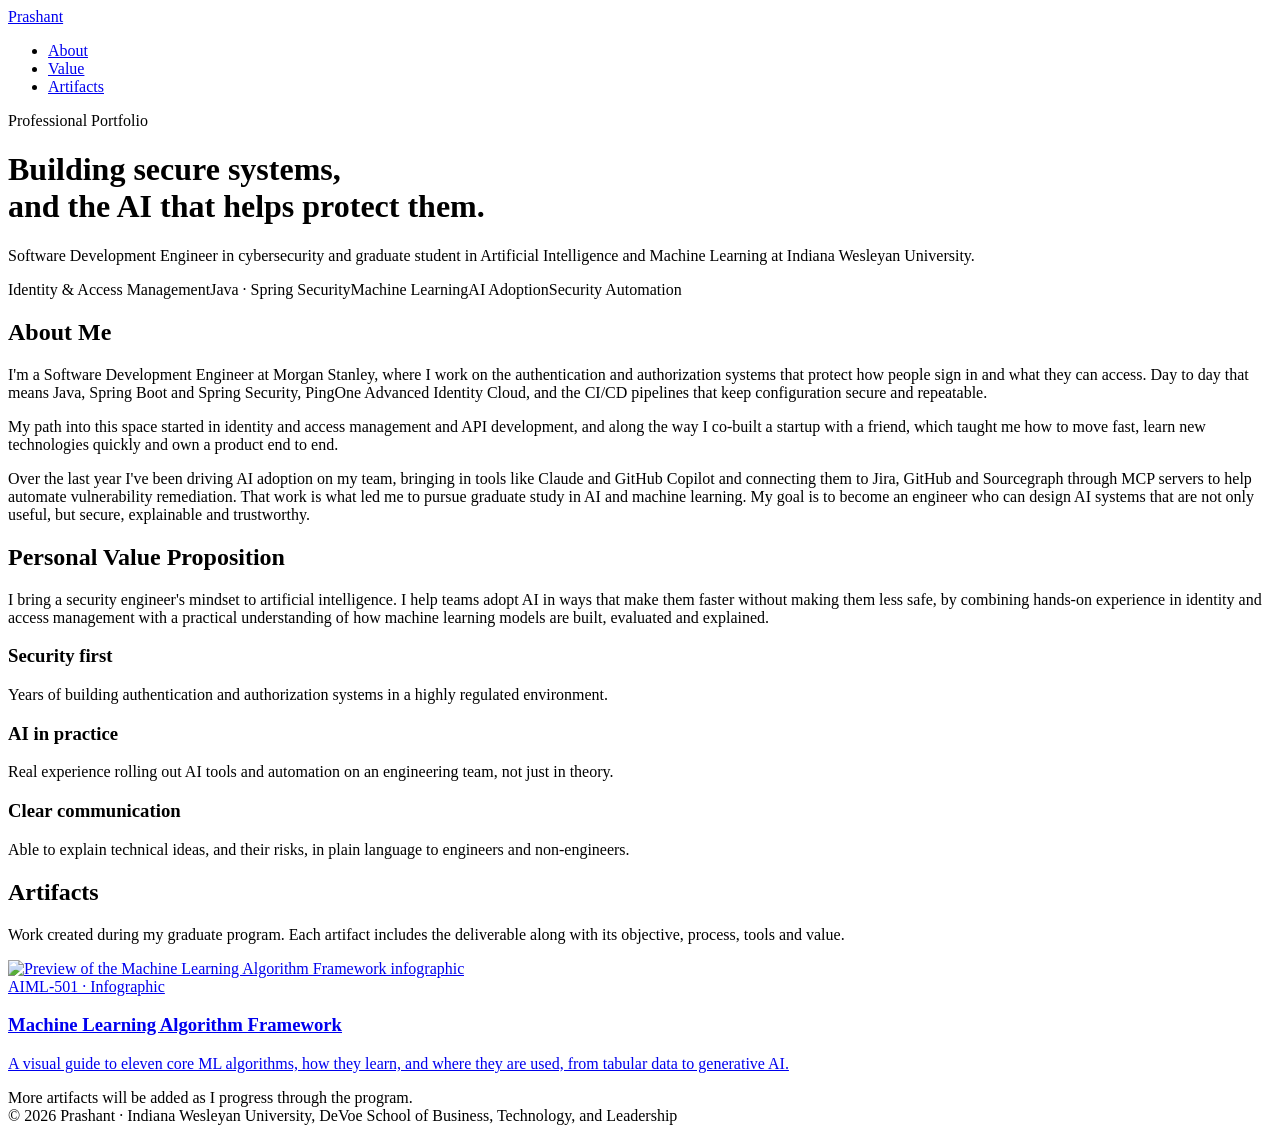
==== index.html @ b788ea12 "Add files via upload" ====
<!DOCTYPE html>
<html lang="en">
<head>
<meta charset="utf-8">
<meta name="viewport" content="width=device-width, initial-scale=1">
<title>Prashant | AI &amp; Security Engineering Portfolio</title>
<meta name="description" content="Professional portfolio of Prashant, software engineer in cybersecurity and graduate student in AI/ML at Indiana Wesleyan University.">
<link rel="preconnect" href="https://fonts.googleapis.com">
<link href="https://fonts.googleapis.com/css2?family=Inter:wght@400;500;600;700;800&display=swap" rel="stylesheet">
<link rel="stylesheet" href="assets/style.css">
</head>
<body>

<nav><div class="wrap">
  <a class="brand" href="index.html">Prashant</a>
  <ul><li><a href="#about">About</a></li><li><a href="#value">Value</a></li><li><a href="#artifacts">Artifacts</a></li></ul>
</div></nav>

<header class="hero"><div class="wrap">
  <div class="kicker">Professional Portfolio</div>
  <h1>Building secure systems,<br>and the AI that helps protect them.</h1>
  <p class="lead">Software Development Engineer in cybersecurity and graduate student in Artificial Intelligence and Machine Learning at Indiana Wesleyan University.</p>
  <div class="tags"><span>Identity &amp; Access Management</span><span>Java · Spring Security</span><span>Machine Learning</span><span>AI Adoption</span><span>Security Automation</span></div>
</div></header>

<section id="about"><div class="wrap">
  <h2>About Me</h2>
  <p>I'm a Software Development Engineer at Morgan Stanley, where I work on the authentication and authorization systems that protect how people sign in and what they can access. Day to day that means Java, Spring Boot and Spring Security, PingOne Advanced Identity Cloud, and the CI/CD pipelines that keep configuration secure and repeatable.</p>
  <p>My path into this space started in identity and access management and API development, and along the way I co-built a startup with a friend, which taught me how to move fast, learn new technologies quickly and own a product end to end.</p>
  <p>Over the last year I've been driving AI adoption on my team, bringing in tools like Claude and GitHub Copilot and connecting them to Jira, GitHub and Sourcegraph through MCP servers to help automate vulnerability remediation. That work is what led me to pursue graduate study in AI and machine learning. My goal is to become an engineer who can design AI systems that are not only useful, but secure, explainable and trustworthy.</p>
</div></section>

<section id="value"><div class="wrap">
  <h2>Personal Value Proposition</h2>
  <div class="vp">I bring a security engineer's mindset to artificial intelligence. I help teams adopt AI in ways that make them faster without making them less safe, by combining hands-on experience in identity and access management with a practical understanding of how machine learning models are built, evaluated and explained.</div>
  <div class="pillars">
    <div class="pillar"><h3>Security first</h3><p>Years of building authentication and authorization systems in a highly regulated environment.</p></div>
    <div class="pillar"><h3>AI in practice</h3><p>Real experience rolling out AI tools and automation on an engineering team, not just in theory.</p></div>
    <div class="pillar"><h3>Clear communication</h3><p>Able to explain technical ideas, and their risks, in plain language to engineers and non-engineers.</p></div>
  </div>
</div></section>

<section id="artifacts"><div class="wrap">
  <h2>Artifacts</h2>
  <p>Work created during my graduate program. Each artifact includes the deliverable along with its objective, process, tools and value.</p>
  <div class="cards">
    <a class="card" href="artifacts/ml-algorithm-framework.html">
      <img src="assets/ml-algorithm-framework.png" alt="Preview of the Machine Learning Algorithm Framework infographic">
      <div class="body">
        <div class="meta">AIML-501 · Infographic</div>
        <h3>Machine Learning Algorithm Framework</h3>
        <p>A visual guide to eleven core ML algorithms, how they learn, and where they are used, from tabular data to generative AI.</p>
      </div>
    </a>
    <div class="card soon">More artifacts will be added as I progress through the program.</div>
  </div>
</div></section>

<footer><div class="wrap">© 2026 Prashant · Indiana Wesleyan University, DeVoe School of Business, Technology, and Leadership</div></footer>

</body>
</html>
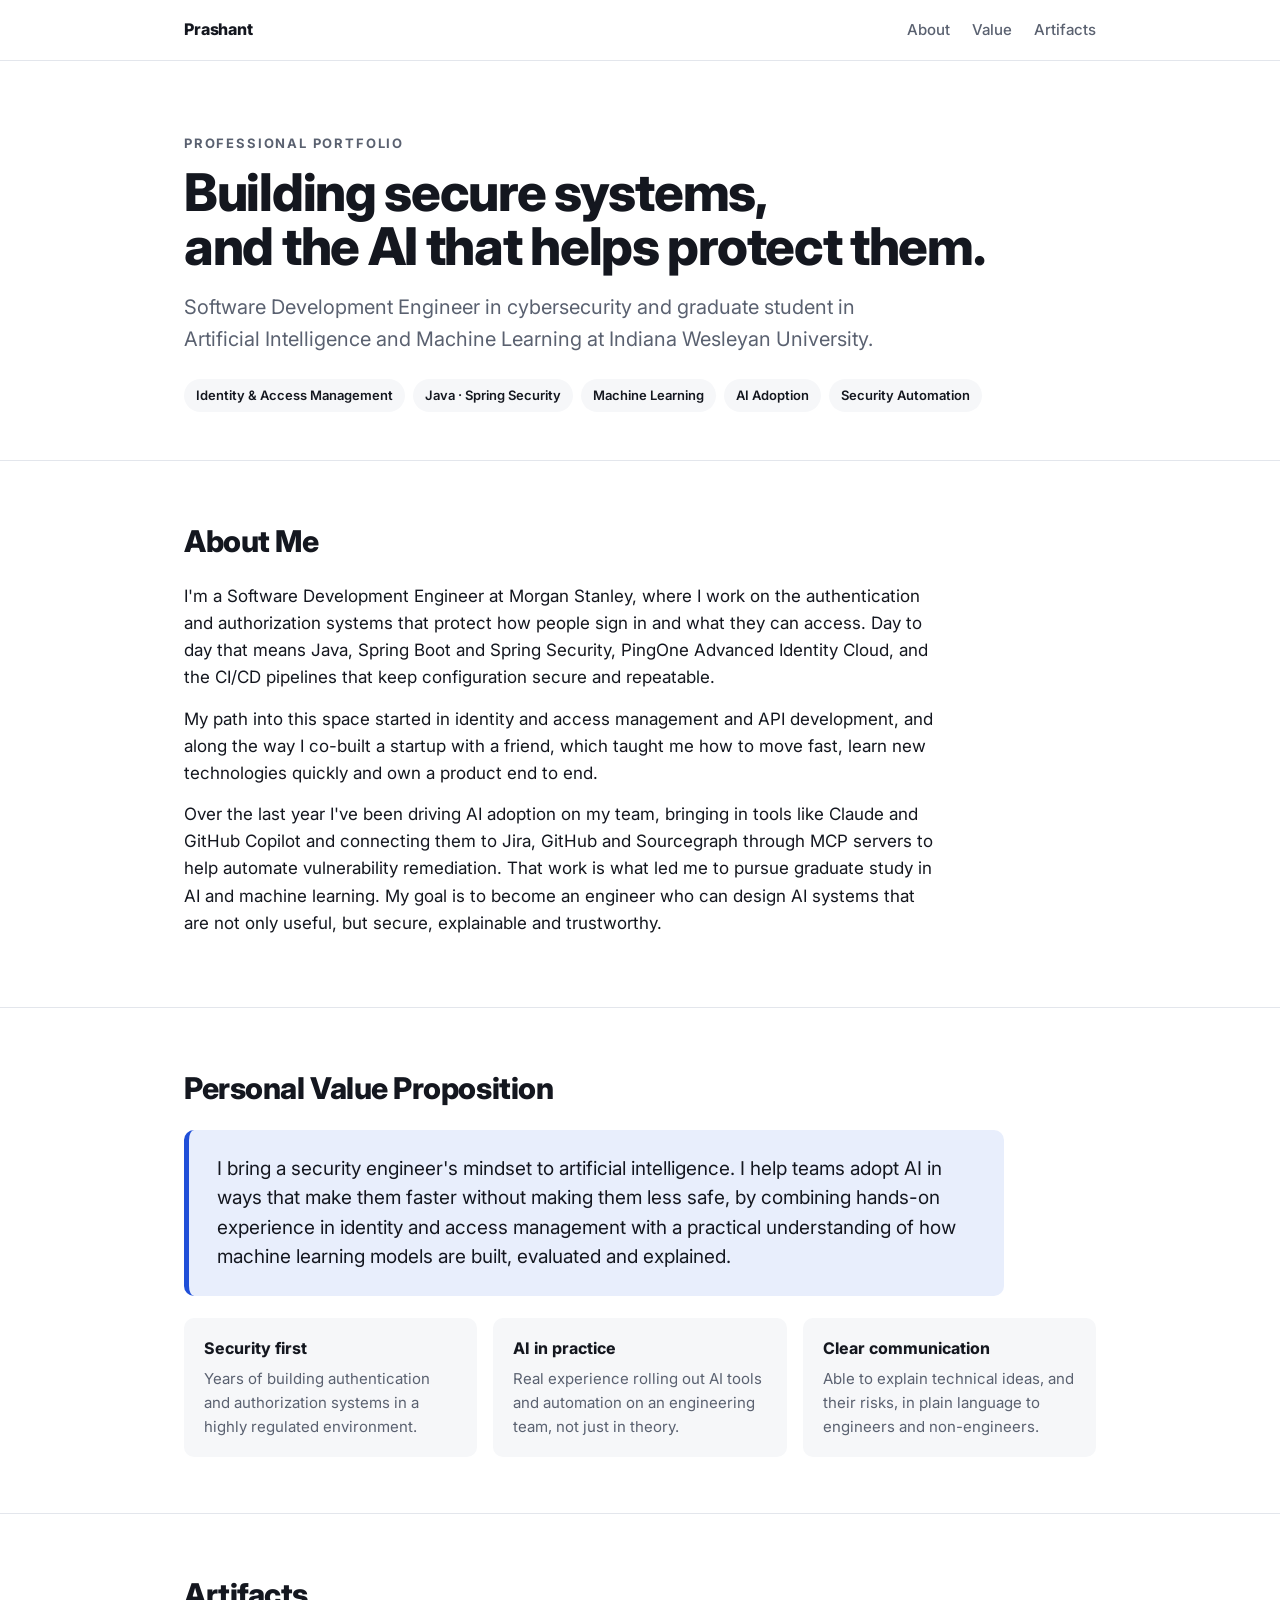
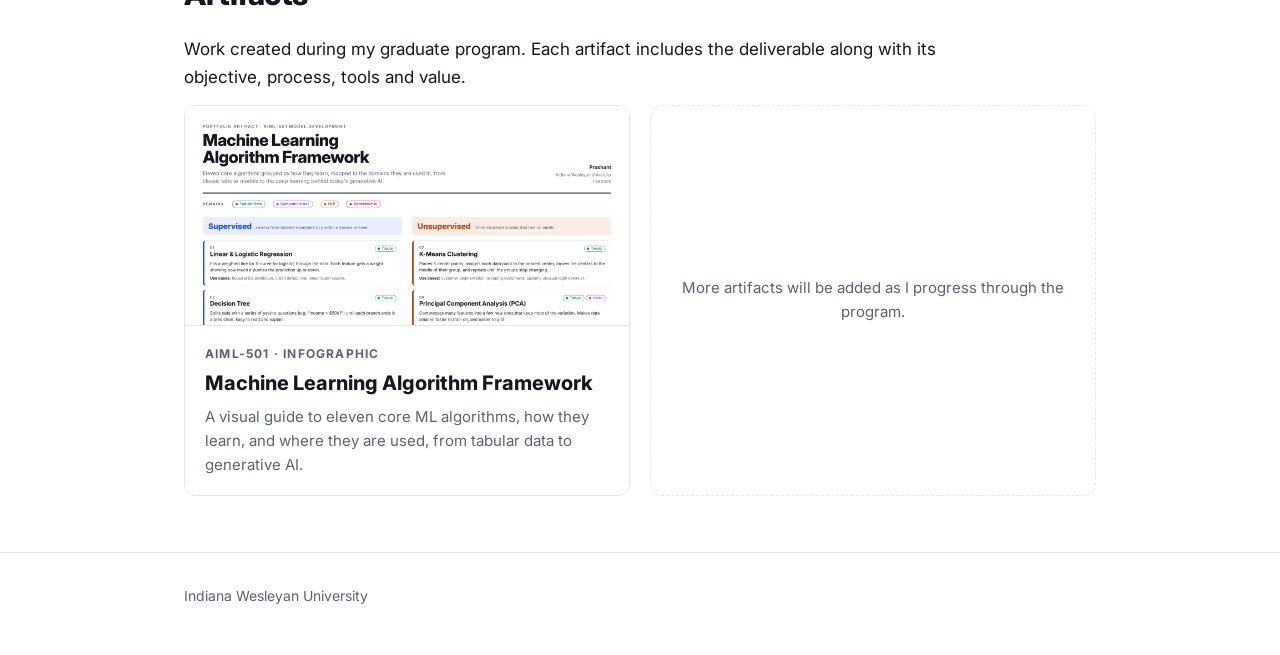
==== commit 4ac29d78: "Fixing the footer" ====
--- a/index.html
+++ b/index.html
@@ -56,7 +56,7 @@
   </div>
 </div></section>
 
-<footer><div class="wrap">© 2026 Prashant · Indiana Wesleyan University, DeVoe School of Business, Technology, and Leadership</div></footer>
+<footer><div class="wrap">Indiana Wesleyan University</div></footer>
 
 </body>
 </html>
--- a/assets/style.css
+++ b/assets/style.css
@@ -0,0 +1,71 @@
+:root{
+  --ink:#14171f; --muted:#5a6170; --line:#e3e6ec; --paper:#ffffff; --bg:#f6f7f9;
+  --accent:#1f4fd8; --accent-soft:#e8eefc;
+}
+*{box-sizing:border-box;margin:0;padding:0}
+html{-webkit-text-size-adjust:100%}
+body{font-family:Inter,system-ui,-apple-system,"Segoe UI",Arial,sans-serif;background:var(--paper);color:var(--ink);line-height:1.6;-webkit-font-smoothing:antialiased}
+a{color:var(--accent);text-decoration:none}
+a:hover{text-decoration:underline}
+.wrap{max-width:960px;margin:0 auto;padding:0 24px}
+
+nav{border-bottom:1px solid var(--line);background:#fff;position:sticky;top:0;z-index:10}
+nav .wrap{display:flex;justify-content:space-between;align-items:center;height:60px}
+nav .brand{font-weight:800;color:var(--ink);letter-spacing:-.01em}
+nav ul{display:flex;gap:22px;list-style:none;font-size:15px}
+nav ul a{color:var(--muted);font-weight:500}
+
+.hero{padding:72px 0 48px;border-bottom:1px solid var(--line)}
+.kicker{font-size:13px;letter-spacing:.14em;text-transform:uppercase;color:var(--muted);font-weight:700}
+.hero h1{font-size:52px;line-height:1.05;font-weight:800;letter-spacing:-.025em;margin:12px 0 16px}
+.hero p.lead{font-size:20px;color:var(--muted);max-width:720px}
+.tags{display:flex;flex-wrap:wrap;gap:8px;margin-top:24px}
+.tags span{font-size:13px;font-weight:600;padding:6px 12px;border-radius:999px;background:var(--bg);color:var(--ink)}
+
+section{padding:56px 0;border-bottom:1px solid var(--line)}
+section h2{font-size:30px;font-weight:800;letter-spacing:-.015em;margin-bottom:18px}
+section p{font-size:17px;margin-bottom:14px;max-width:760px}
+.vp{background:var(--accent-soft);border-left:5px solid var(--accent);border-radius:10px;padding:24px 28px;font-size:19px;line-height:1.55;max-width:820px}
+.pillars{display:grid;grid-template-columns:repeat(3,1fr);gap:16px;margin-top:22px}
+.pillar{background:var(--bg);border-radius:10px;padding:18px 20px}
+.pillar h3{font-size:16px;font-weight:750;margin-bottom:6px}
+.pillar p{font-size:15px;color:var(--muted);margin:0}
+
+.cards{display:grid;grid-template-columns:repeat(2,1fr);gap:20px;margin-top:8px}
+.card{border:1px solid var(--line);border-radius:12px;overflow:hidden;display:flex;flex-direction:column;color:var(--ink)}
+.card:hover{text-decoration:none;border-color:#c9cfdb;box-shadow:0 4px 18px rgba(20,23,31,.06)}
+.card img{width:100%;height:220px;object-fit:cover;object-position:top;border-bottom:1px solid var(--line)}
+.card .body{padding:18px 20px}
+.card .meta{font-size:12px;letter-spacing:.1em;text-transform:uppercase;color:var(--muted);font-weight:700}
+.card h3{font-size:20px;font-weight:750;margin:4px 0 6px}
+.card p{font-size:15px;color:var(--muted);margin:0}
+.card.soon{border-style:dashed;justify-content:center;align-items:center;min-height:200px;color:var(--muted);font-size:15px;text-align:center;padding:20px}
+
+footer{padding:32px 0 48px;font-size:14px;color:var(--muted)}
+
+/* artifact page */
+.crumb{font-size:14px;margin:28px 0 0}
+.art-head{padding:24px 0 32px;border-bottom:1px solid var(--line)}
+.art-head h1{font-size:44px;line-height:1.08;font-weight:800;letter-spacing:-.02em;margin:10px 0 14px}
+.facts{display:flex;flex-wrap:wrap;gap:10px 28px;font-size:14px;color:var(--muted);margin-top:14px}
+.facts b{color:var(--ink)}
+.figure{margin:36px 0 12px;border:1px solid var(--line);border-radius:12px;overflow:hidden}
+.figure img{width:100%;display:block}
+.actions{display:flex;gap:12px;flex-wrap:wrap;margin-bottom:8px}
+.btn{display:inline-block;font-size:15px;font-weight:650;padding:10px 18px;border-radius:8px;border:1.5px solid var(--accent);color:var(--accent)}
+.btn.primary{background:var(--accent);color:#fff}
+.btn:hover{text-decoration:none;opacity:.9}
+.field{padding:28px 0;border-top:1px solid var(--line);display:grid;grid-template-columns:220px 1fr;gap:24px}
+.field h2{font-size:15px;letter-spacing:.1em;text-transform:uppercase;color:var(--muted);font-weight:700;margin:3px 0 0}
+.field p,.field li{font-size:17px;max-width:none}
+.field ul{padding-left:20px}
+.field li{margin-bottom:6px}
+.refs p{padding-left:36px;text-indent:-36px;font-size:15.5px}
+
+@media (max-width:760px){
+  .hero h1{font-size:38px}
+  .art-head h1{font-size:32px}
+  .pillars,.cards{grid-template-columns:1fr}
+  .field{grid-template-columns:1fr;gap:8px}
+  nav ul{gap:14px;font-size:14px}
+}
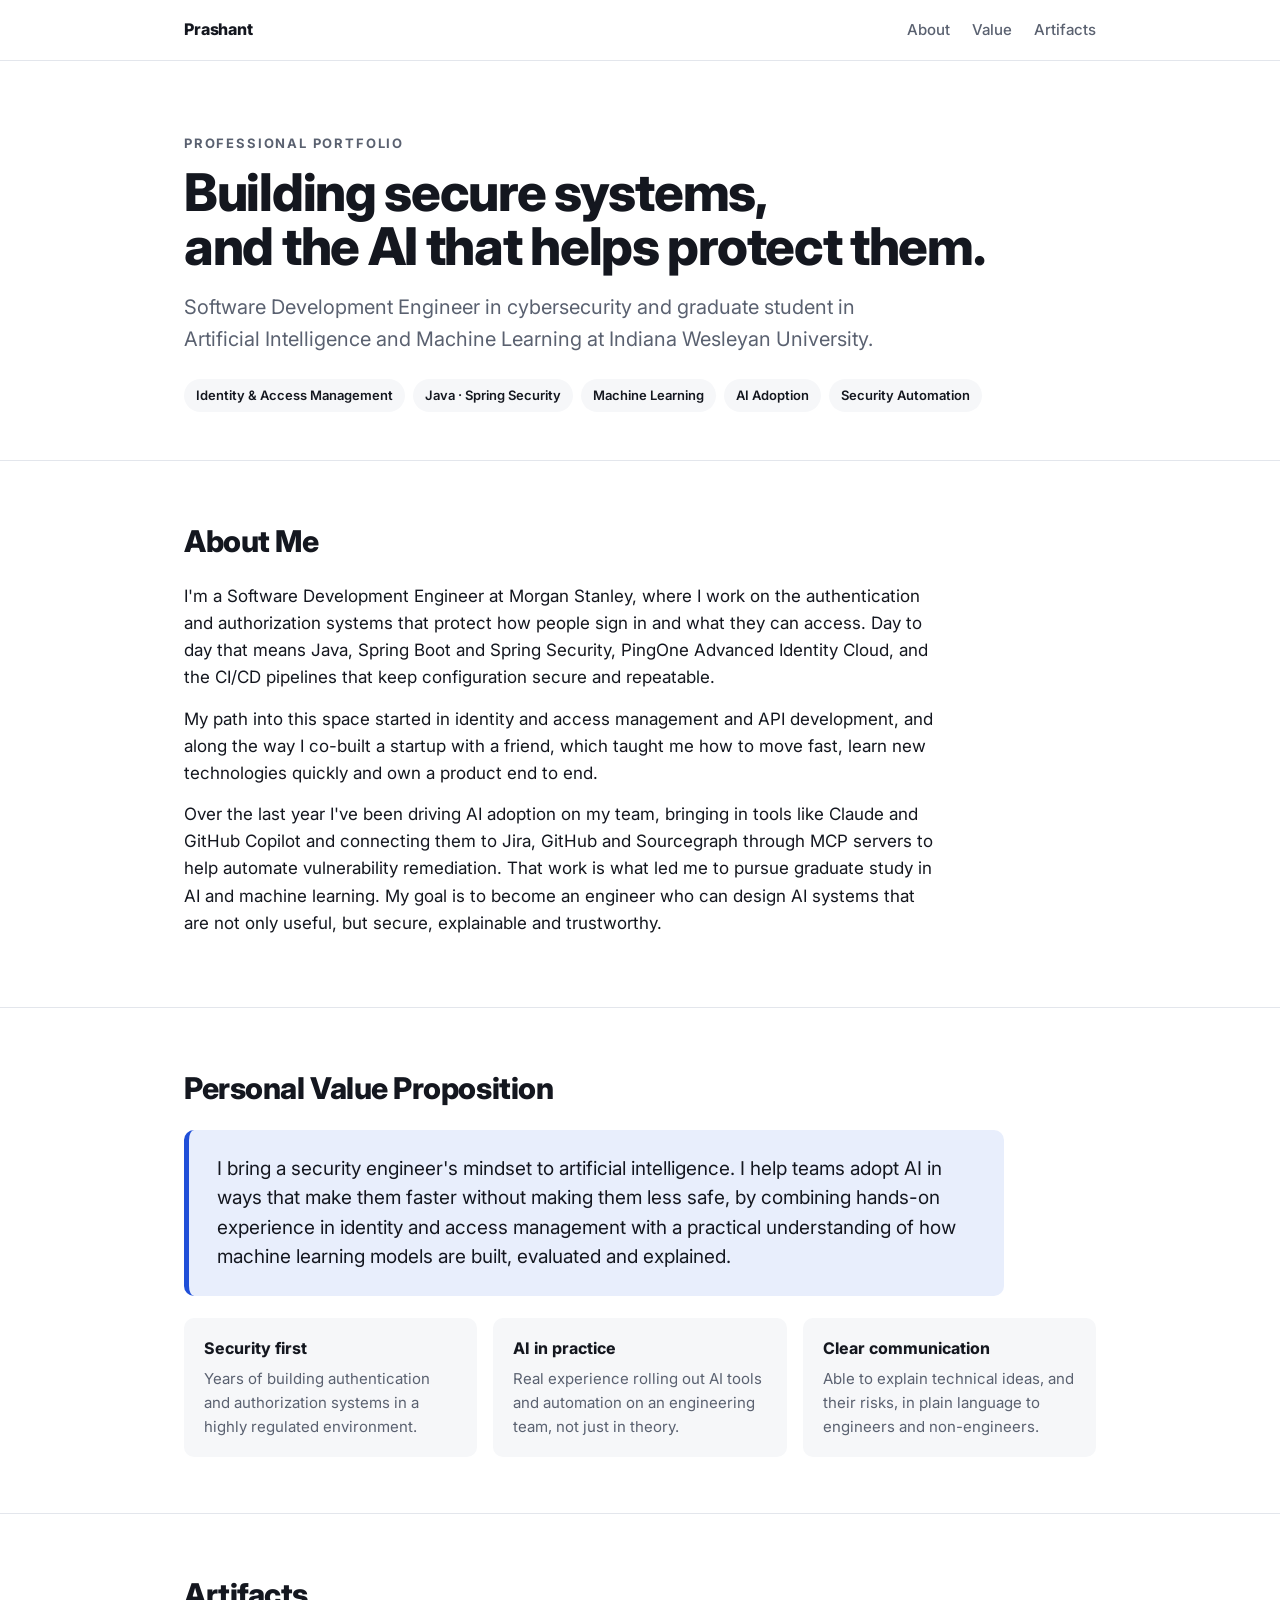
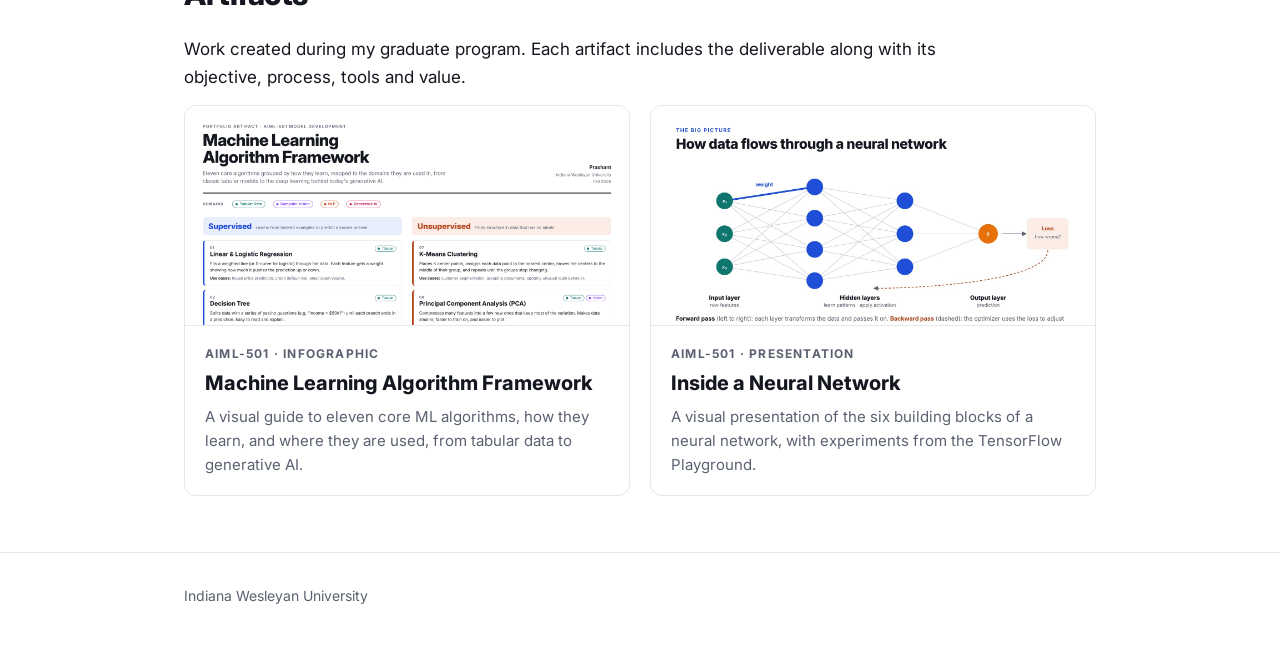
==== commit 1a2123dd: "Add neural network components artifact" ====
--- a/index.html
+++ b/index.html
@@ -52,7 +52,14 @@
         <p>A visual guide to eleven core ML algorithms, how they learn, and where they are used, from tabular data to generative AI.</p>
       </div>
     </a>
-    <div class="card soon">More artifacts will be added as I progress through the program.</div>
+    <a class="card" href="artifacts/neural-network-components.html">
+      <img src="assets/nn-slides/slide-02.jpg" alt="Preview of the Inside a Neural Network presentation showing a network diagram">
+      <div class="body">
+        <div class="meta">AIML-501 · Presentation</div>
+        <h3>Inside a Neural Network</h3>
+        <p>A visual presentation of the six building blocks of a neural network, with experiments from the TensorFlow Playground.</p>
+      </div>
+    </a>
   </div>
 </div></section>
 
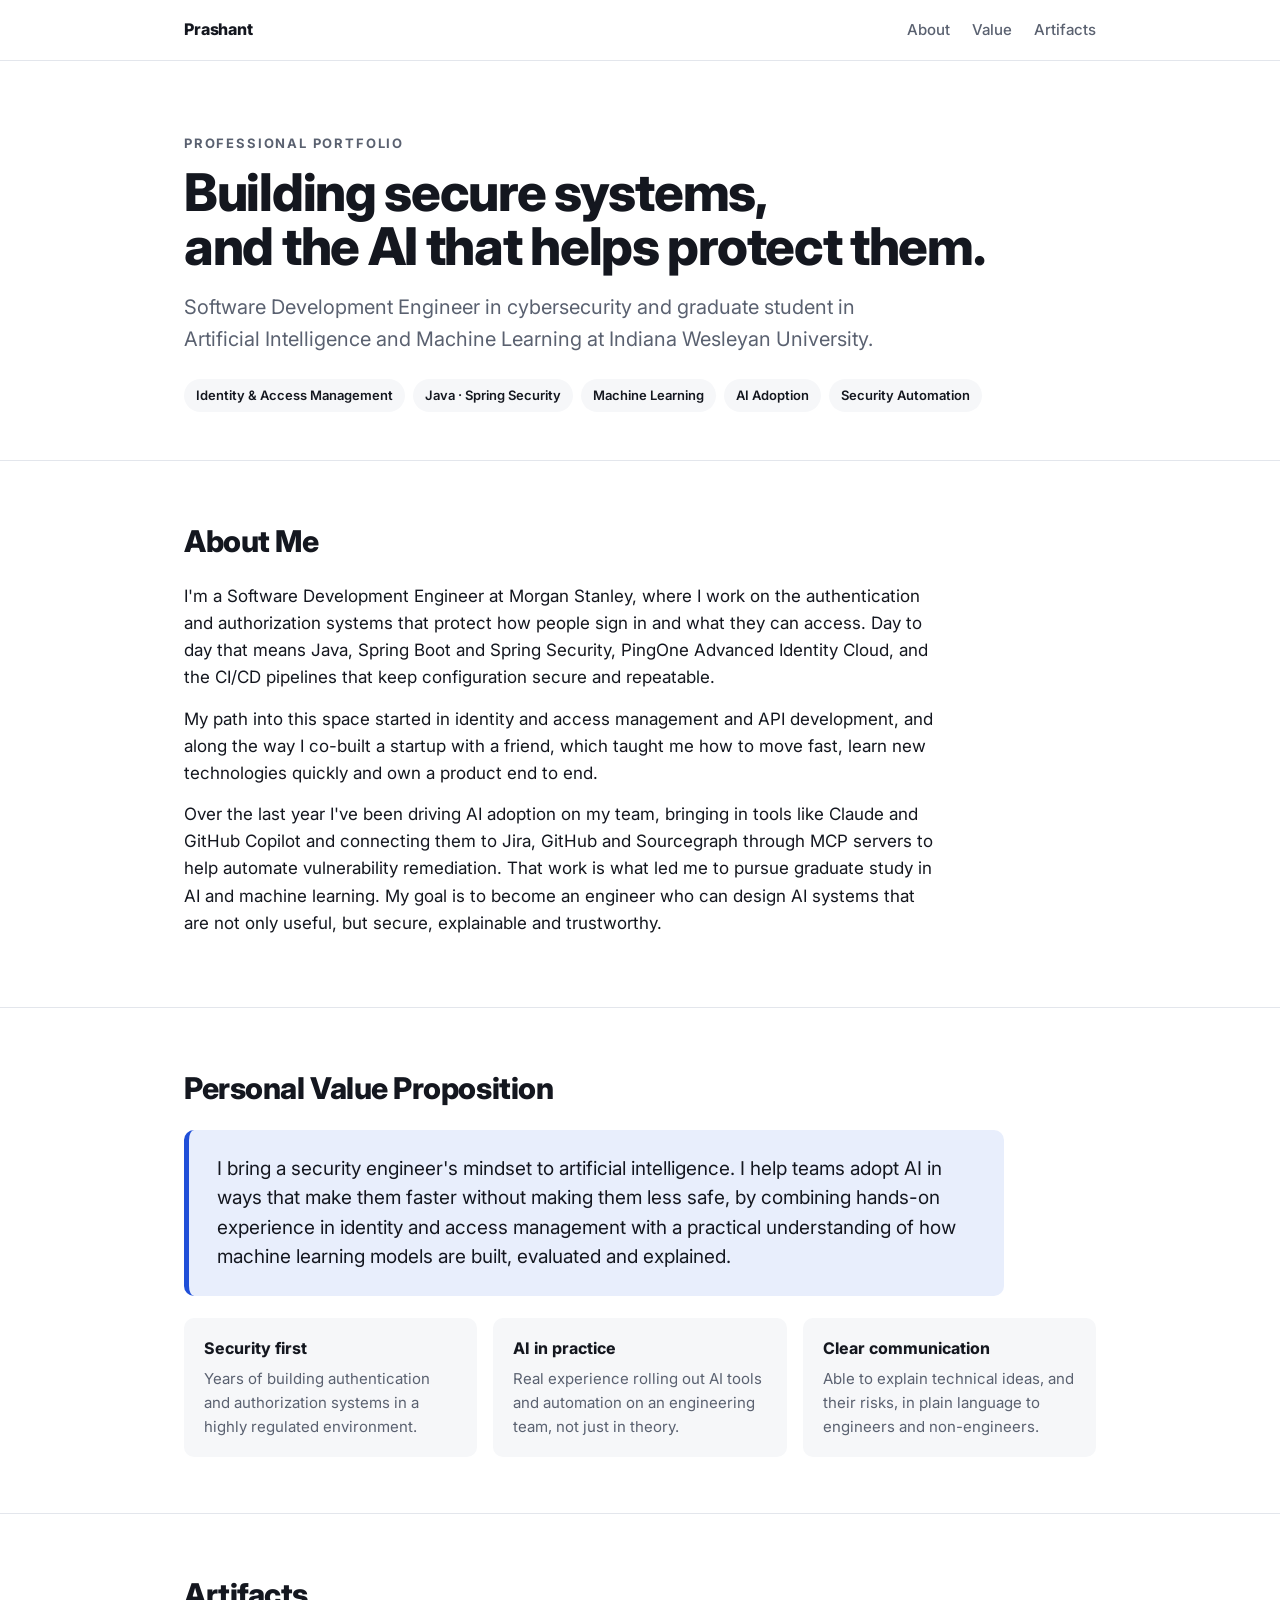
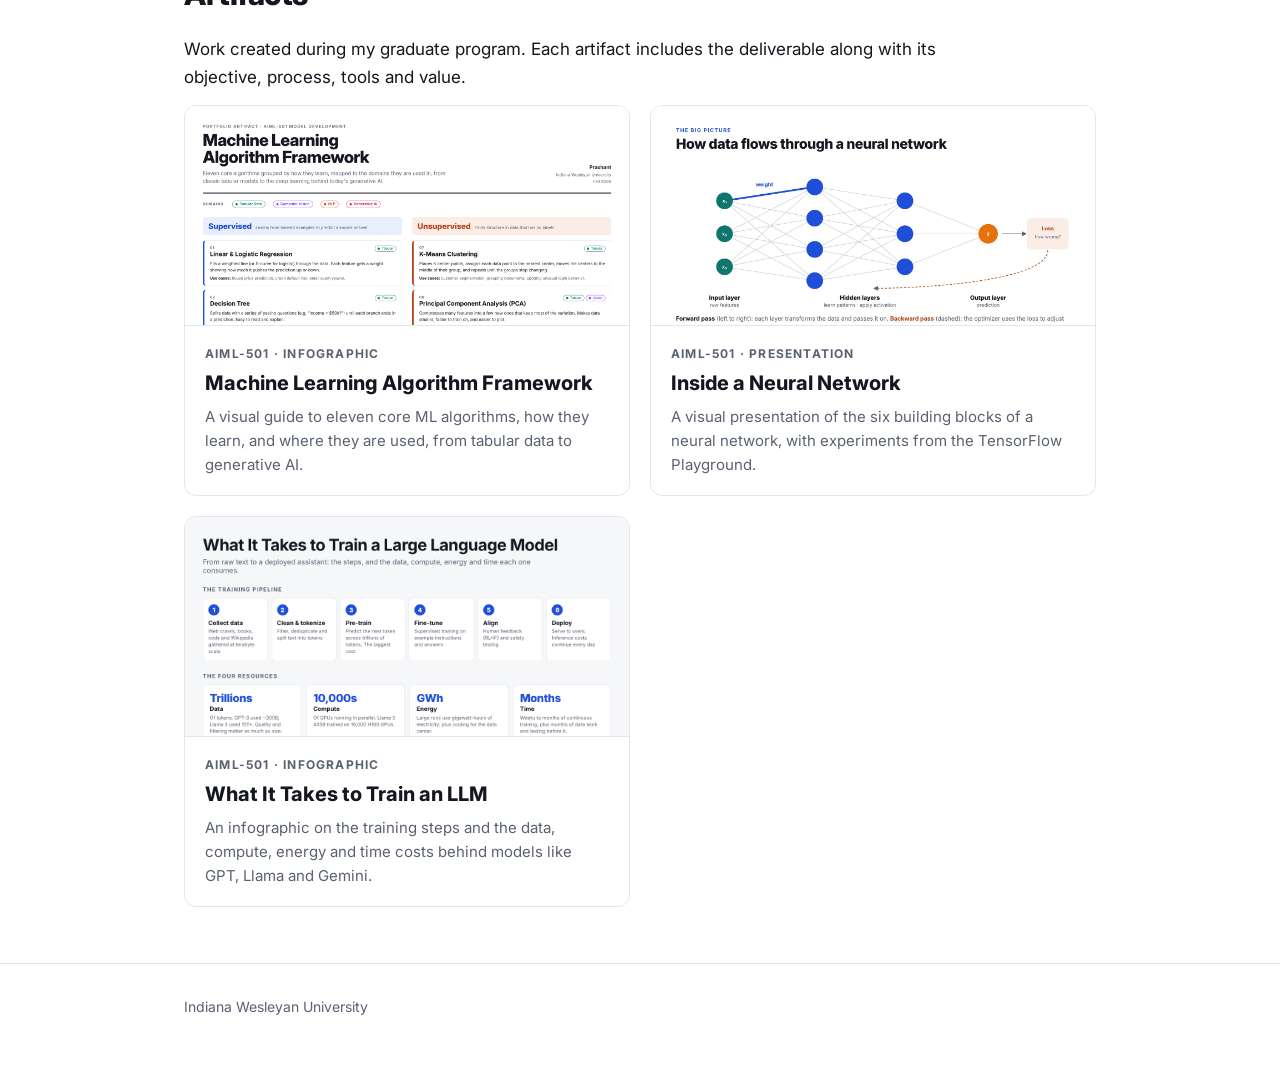
==== commit 0a2d4dbb: "Add LLM training costs artifact" ====
--- a/index.html
+++ b/index.html
@@ -60,6 +60,14 @@
         <p>A visual presentation of the six building blocks of a neural network, with experiments from the TensorFlow Playground.</p>
       </div>
     </a>
+    <a class="card" href="artifacts/llm-training-costs.html">
+      <img src="assets/llm-training-costs.png" alt="Preview of the LLM training costs infographic">
+      <div class="body">
+        <div class="meta">AIML-501 &middot; Infographic</div>
+        <h3>What It Takes to Train an LLM</h3>
+        <p>An infographic on the training steps and the data, compute, energy and time costs behind models like GPT, Llama and Gemini.</p>
+      </div>
+    </a>
   </div>
 </div></section>
 
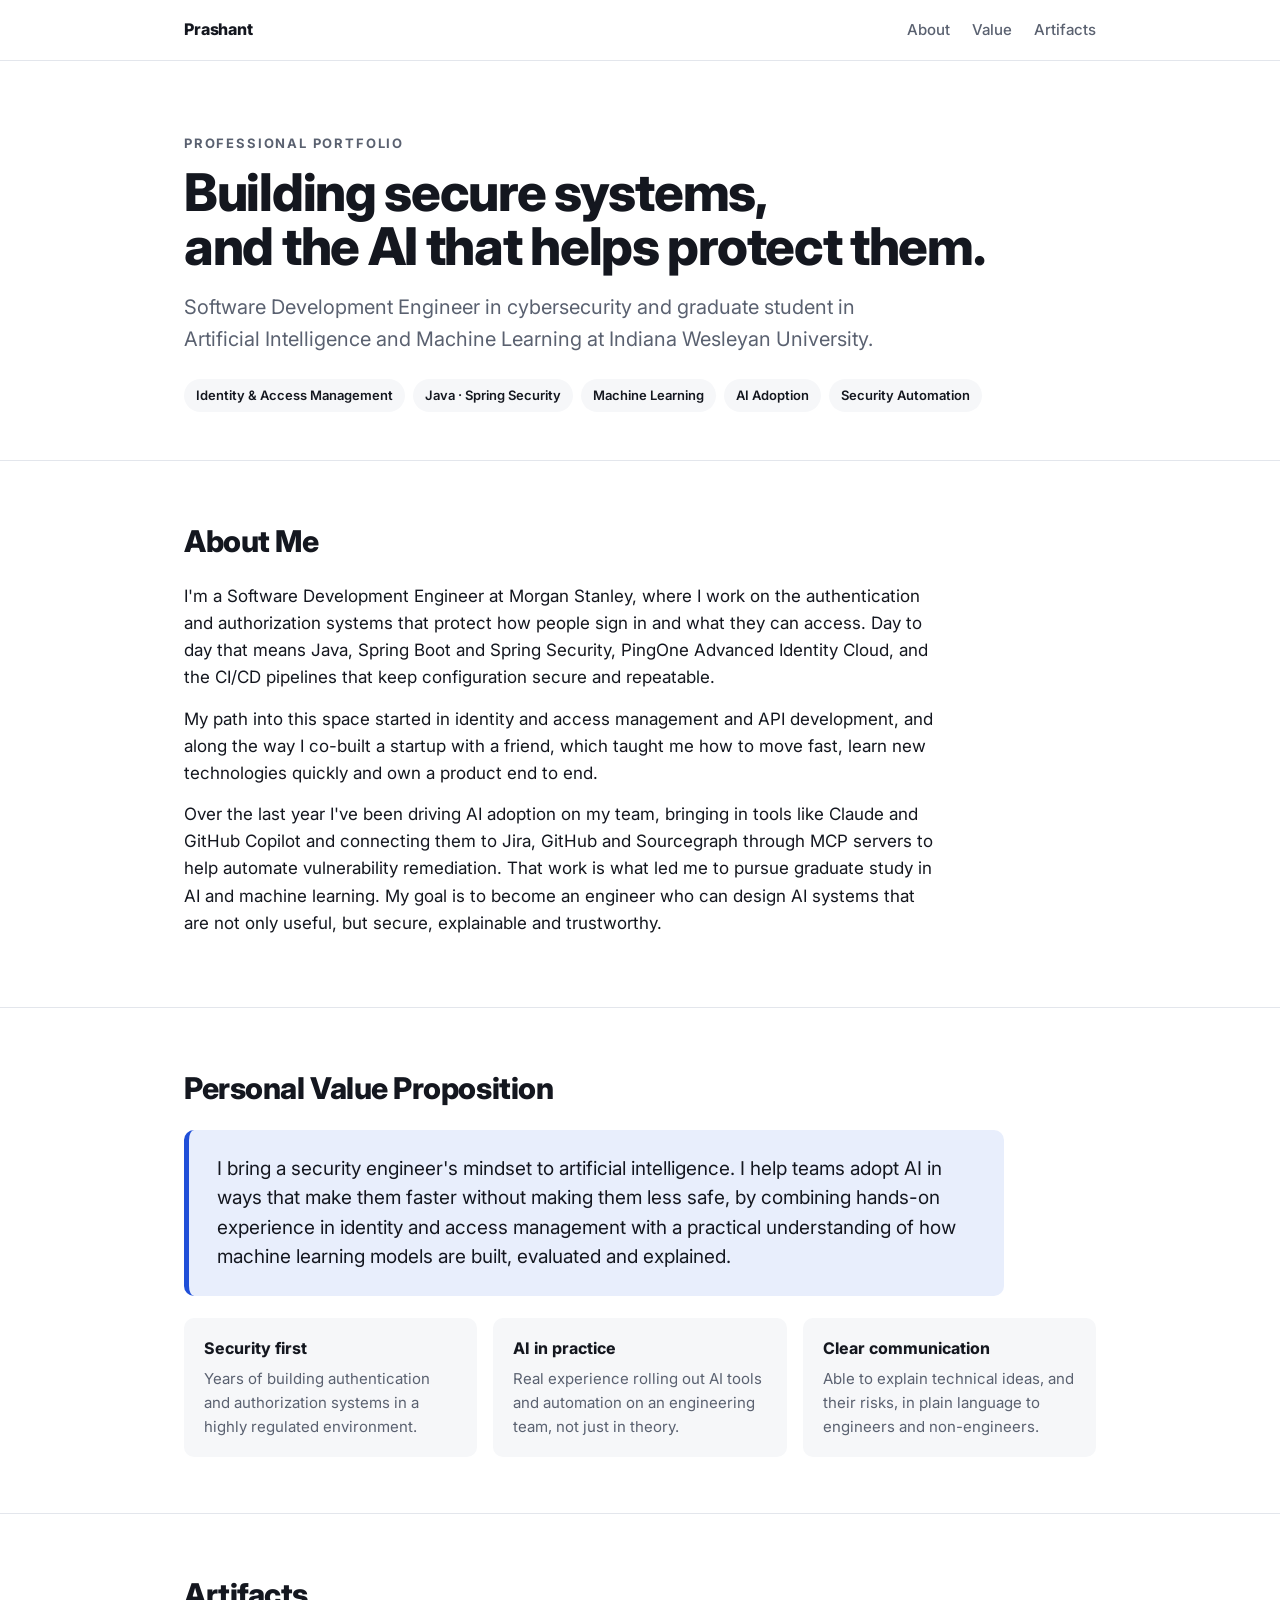
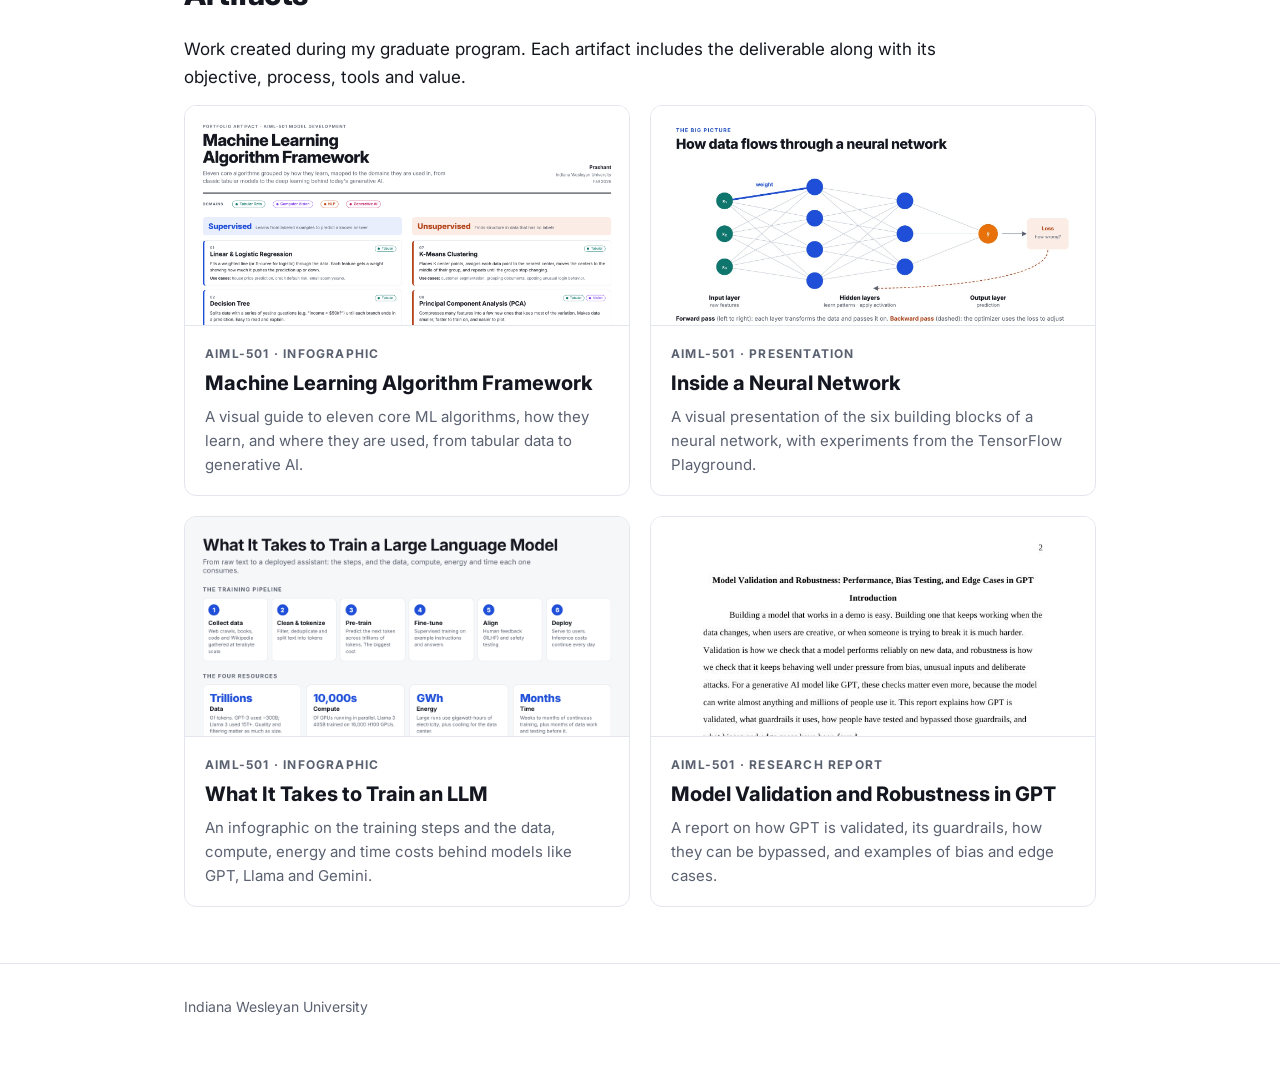
==== commit d17d4040: "Add model validation artifact" ====
--- a/index.html
+++ b/index.html
@@ -68,6 +68,14 @@
         <p>An infographic on the training steps and the data, compute, energy and time costs behind models like GPT, Llama and Gemini.</p>
       </div>
     </a>
+    <a class="card" href="artifacts/model-validation-robustness.html">
+      <img src="assets/validation-preview.jpg" alt="Preview of the Model Validation and Robustness report">
+      <div class="body">
+        <div class="meta">AIML-501 &middot; Research report</div>
+        <h3>Model Validation and Robustness in GPT</h3>
+        <p>A report on how GPT is validated, its guardrails, how they can be bypassed, and examples of bias and edge cases.</p>
+      </div>
+    </a>
   </div>
 </div></section>
 
